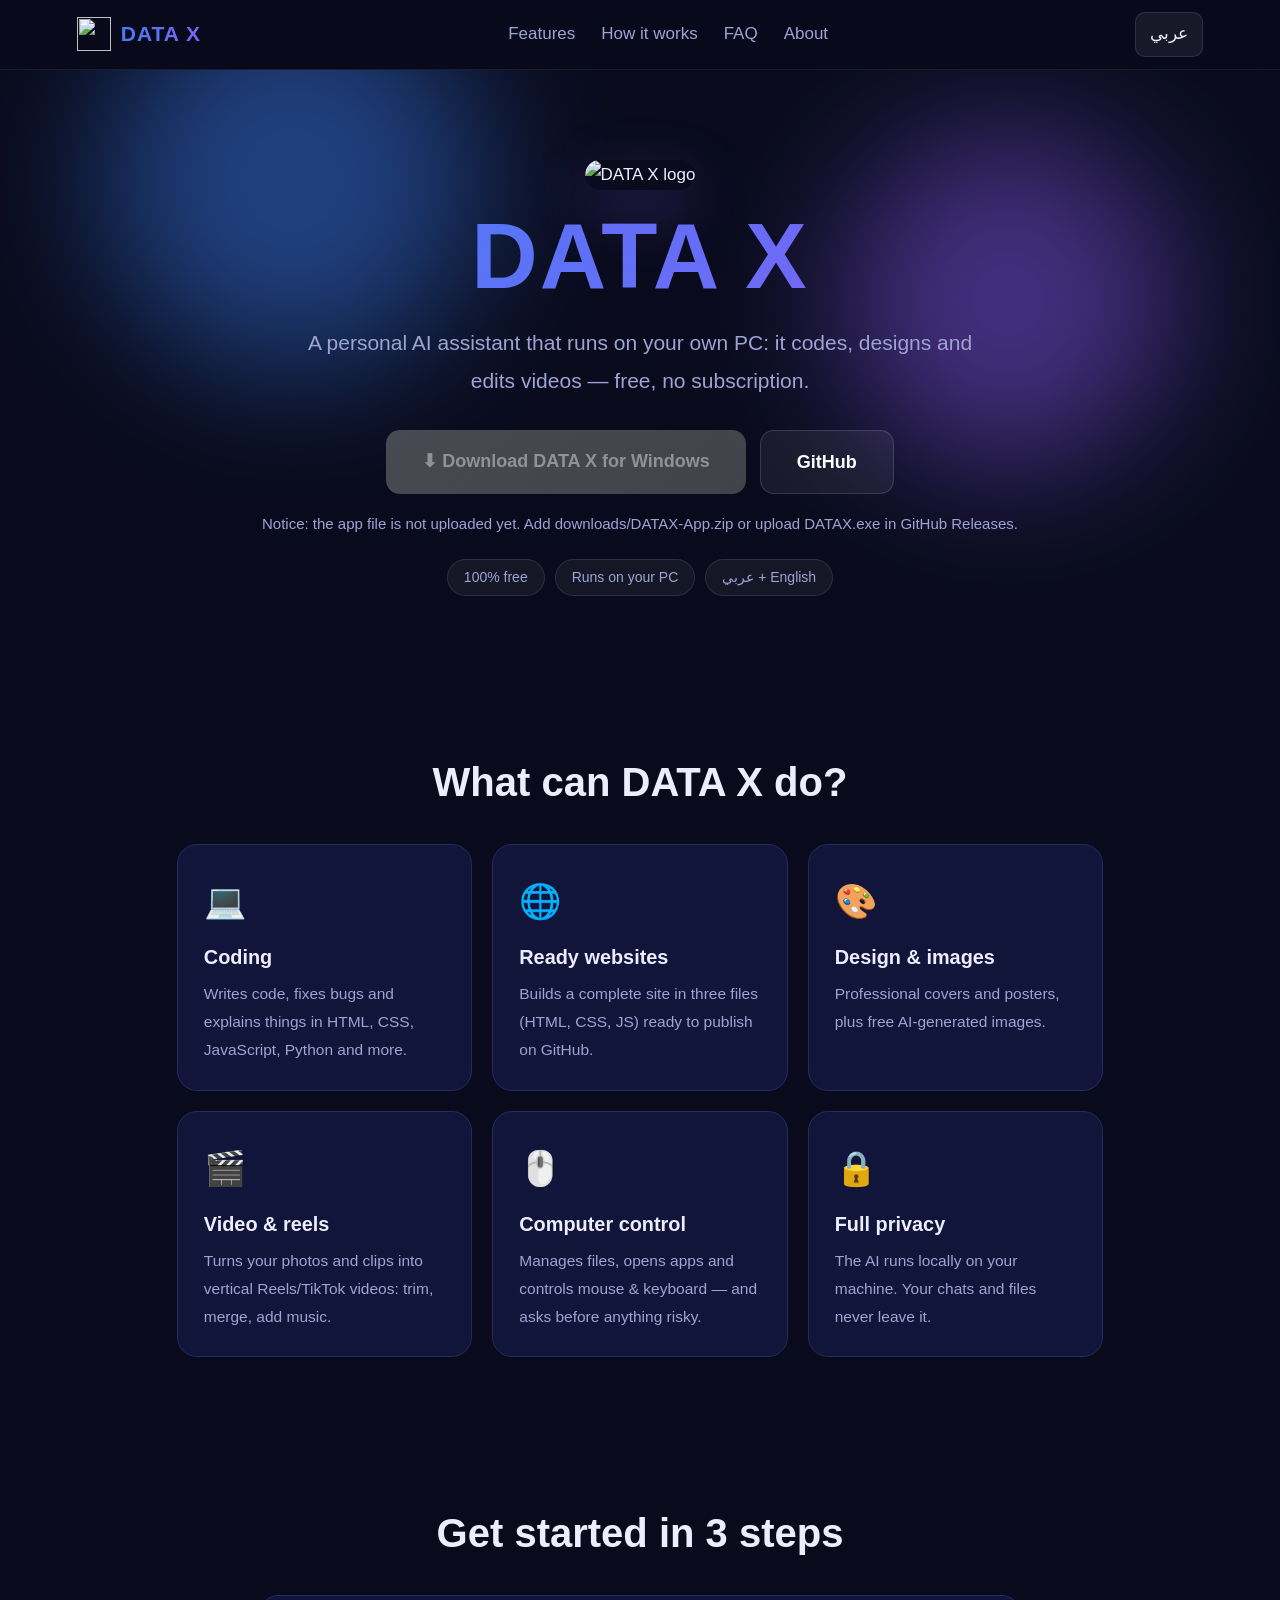
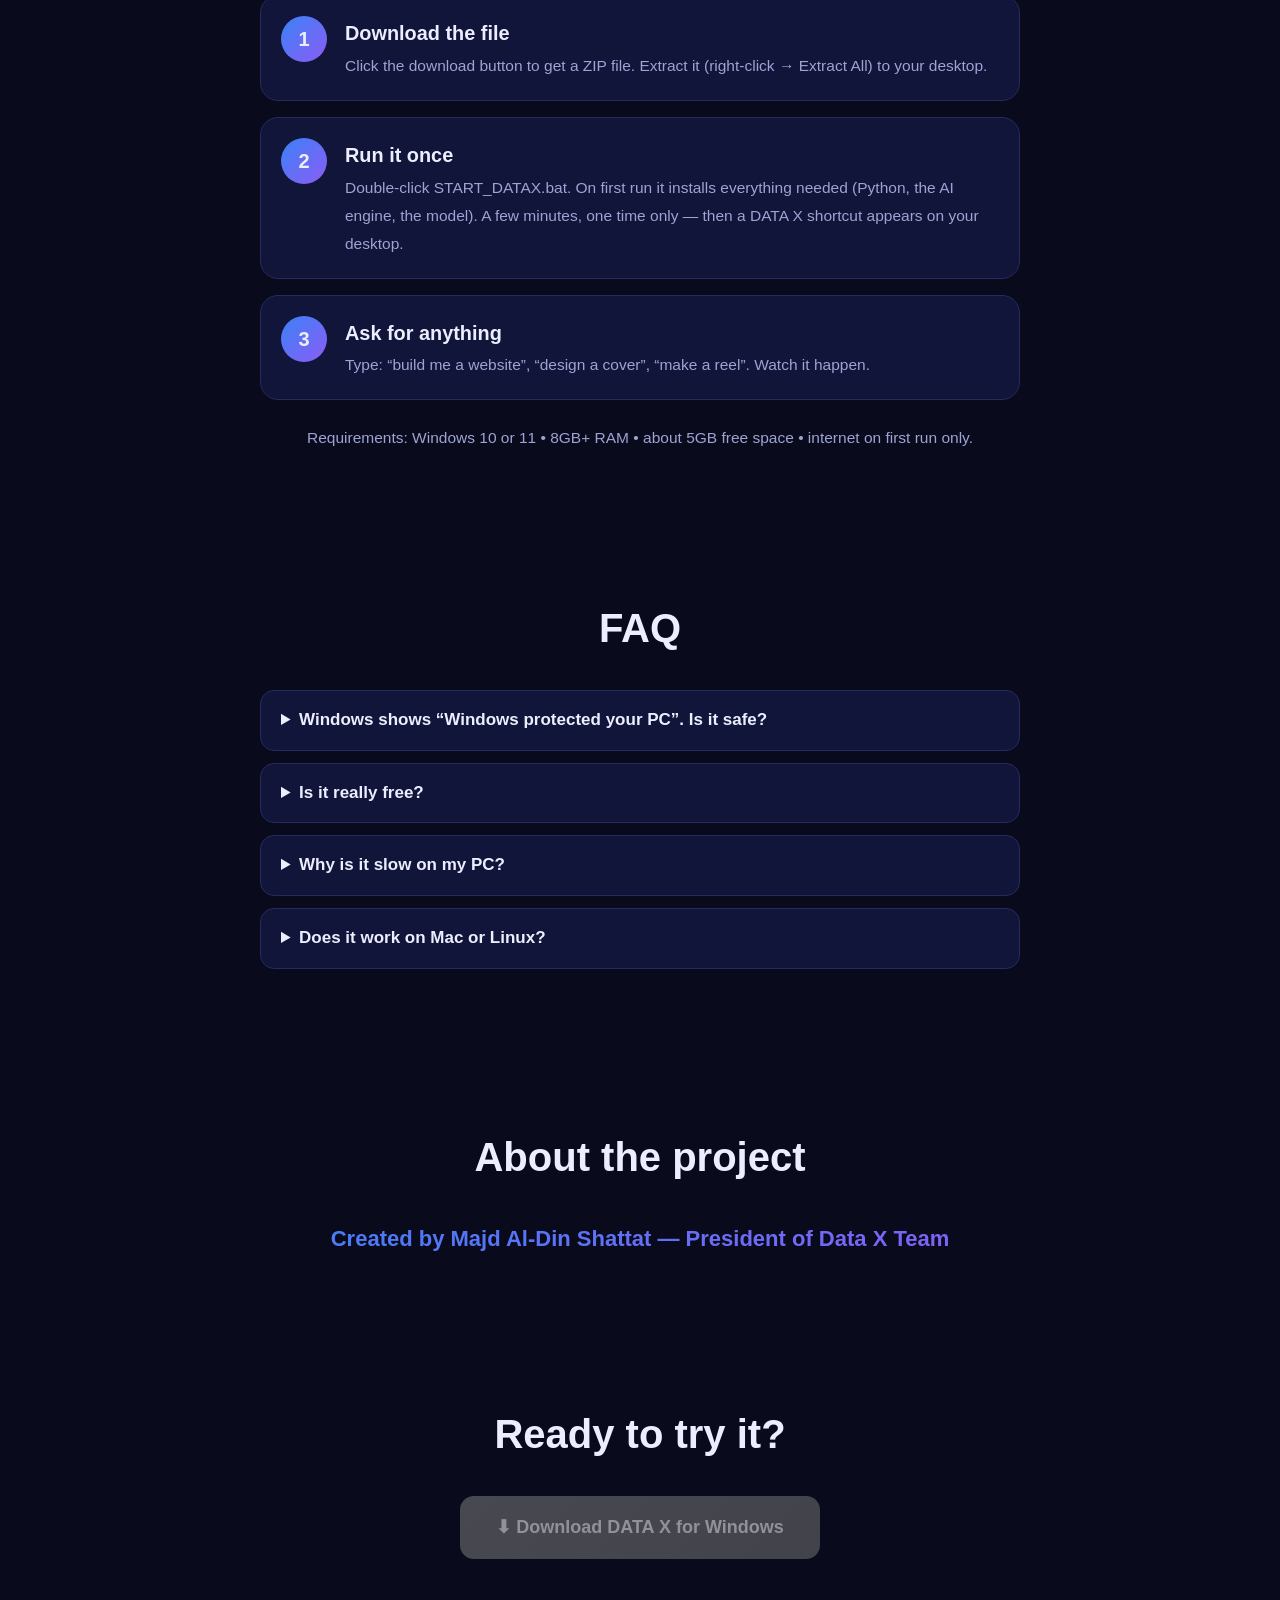
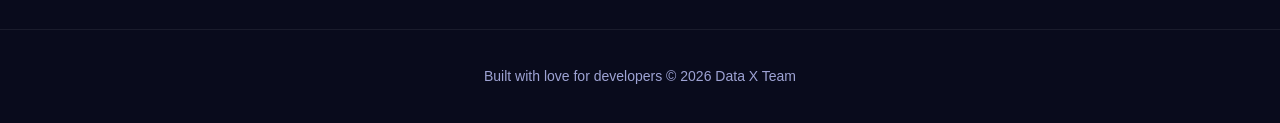
==== index.html @ d622a229 "Add files via upload" ====
<!DOCTYPE html>
<html lang="ar" dir="rtl">
<head>
  <meta charset="utf-8">
  <meta name="viewport" content="width=device-width, initial-scale=1">
  <title>DATA X</title>
  <meta http-equiv="refresh" content="0; url=./datax.html">
  <script>
    window.location.replace("./datax.html");
  </script>
</head>
<body>
  <p>جاري فتح DATA X… <a href="./datax.html">اضغط هنا إذا لم يتم التحويل تلقائياً</a></p>
</body>
</html>
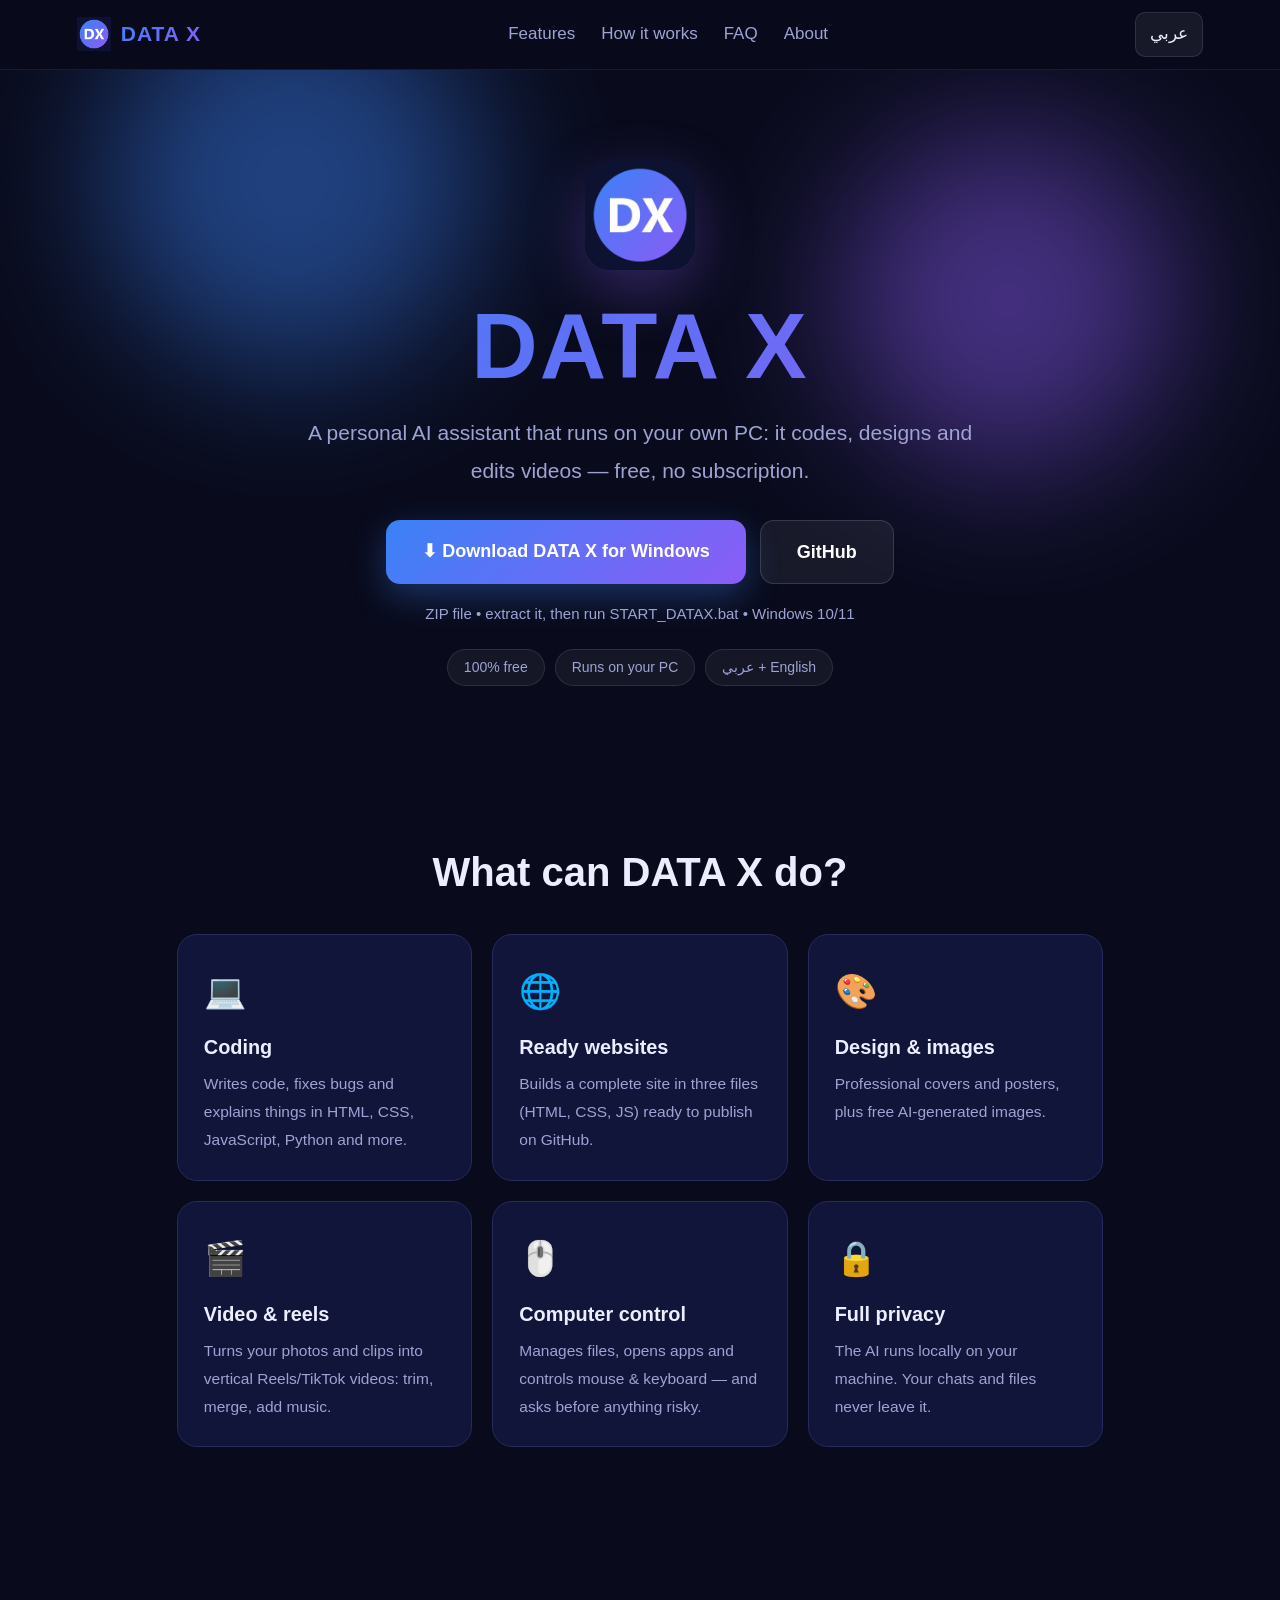
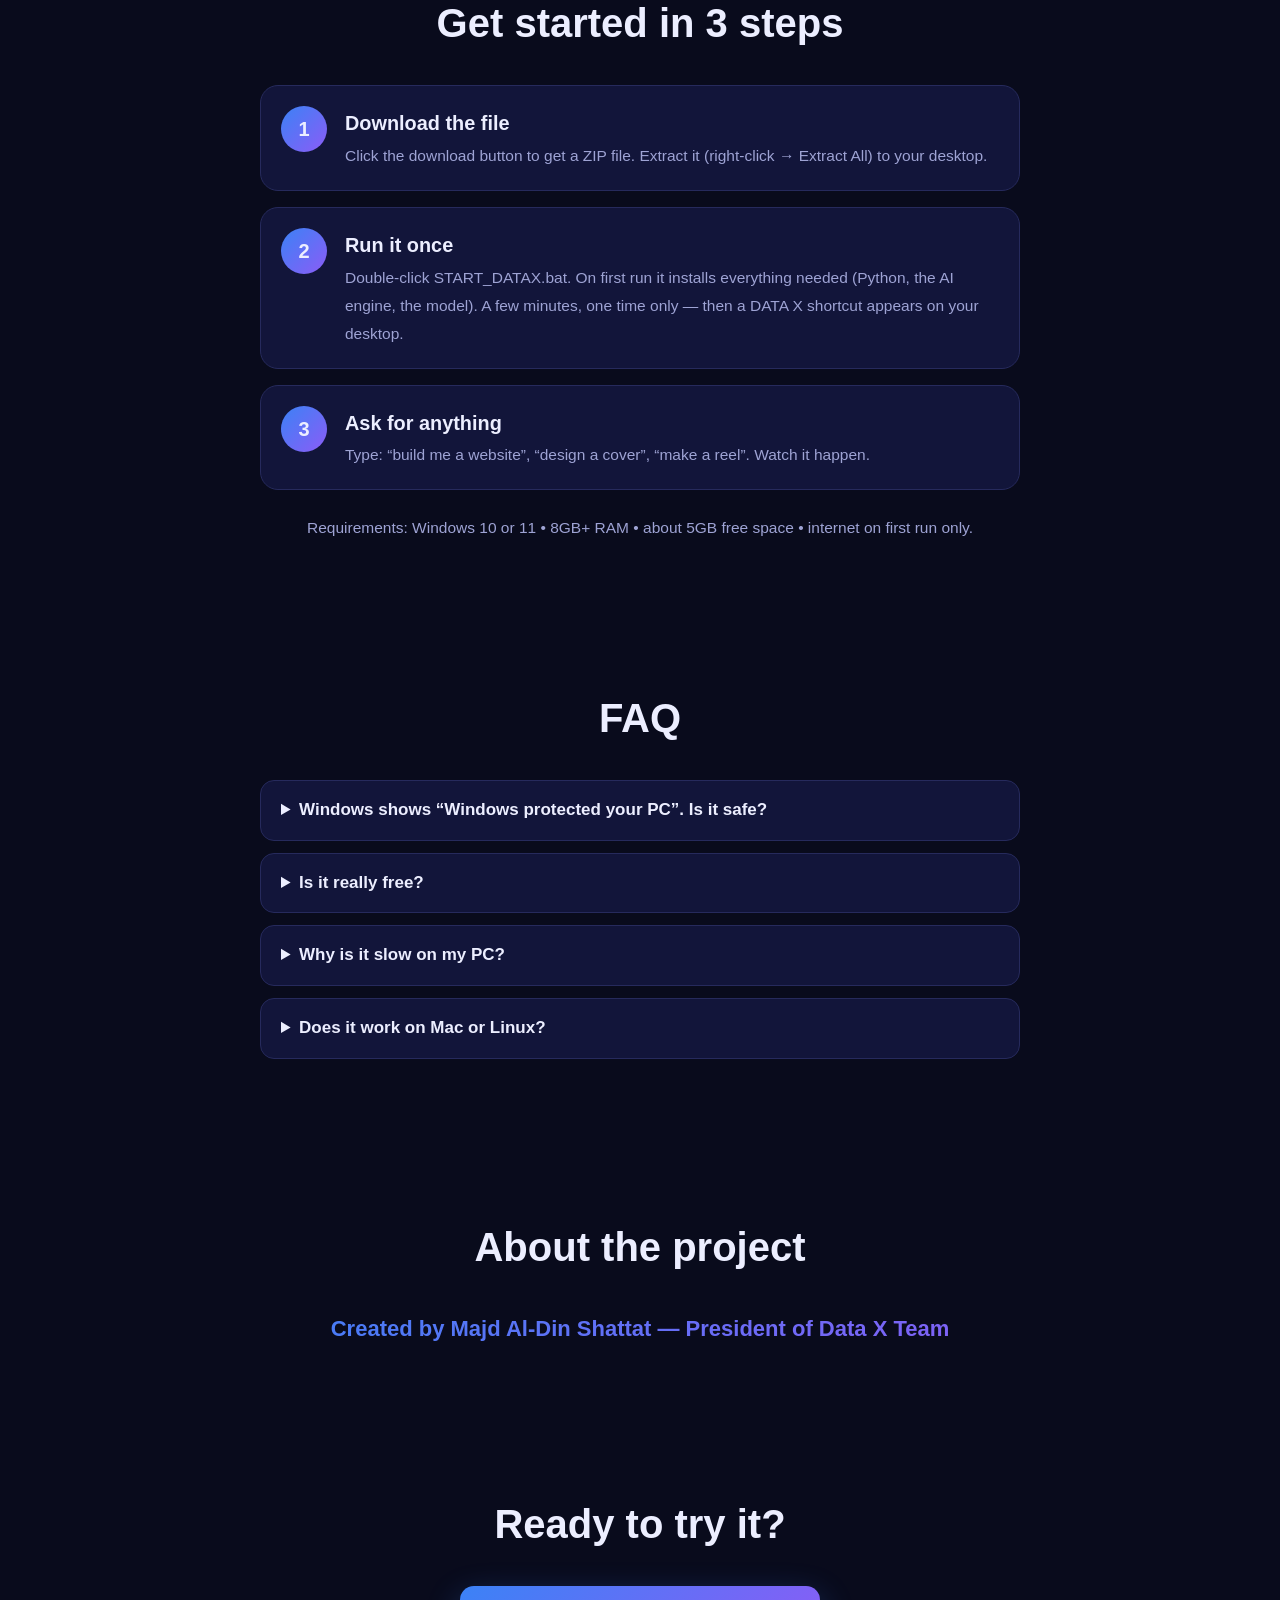
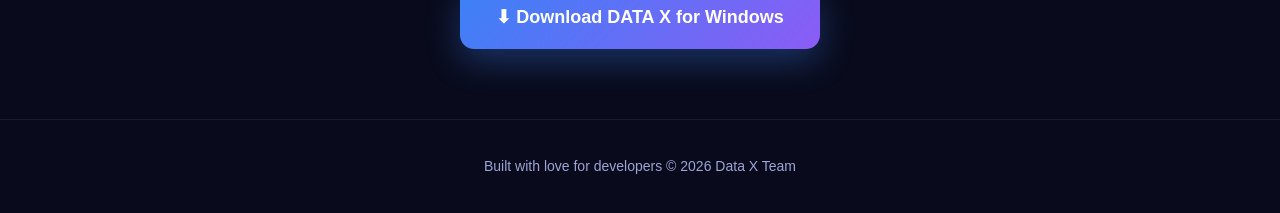
==== commit 7a42e3ce: "Deploy complete DATA X website" ====
--- a/index.html
+++ b/index.html
@@ -1,15 +1,15 @@
-<!DOCTYPE html>
-<html lang="ar" dir="rtl">
-<head>
-  <meta charset="utf-8">
-  <meta name="viewport" content="width=device-width, initial-scale=1">
-  <title>DATA X</title>
-  <meta http-equiv="refresh" content="0; url=./datax.html">
-  <script>
-    window.location.replace("./datax.html");
-  </script>
-</head>
-<body>
-  <p>جاري فتح DATA X… <a href="./datax.html">اضغط هنا إذا لم يتم التحويل تلقائياً</a></p>
-</body>
-</html>
+<!DOCTYPE html>
+<html lang="ar" dir="rtl">
+<head>
+  <meta charset="utf-8">
+  <meta name="viewport" content="width=device-width, initial-scale=1">
+  <title>DATA X</title>
+  <meta http-equiv="refresh" content="0; url=./datax.html">
+  <script>
+    window.location.replace("./datax.html");
+  </script>
+</head>
+<body>
+  <p>جاري فتح DATA X… <a href="./datax.html">اضغط هنا إذا لم يتم التحويل تلقائياً</a></p>
+</body>
+</html>
